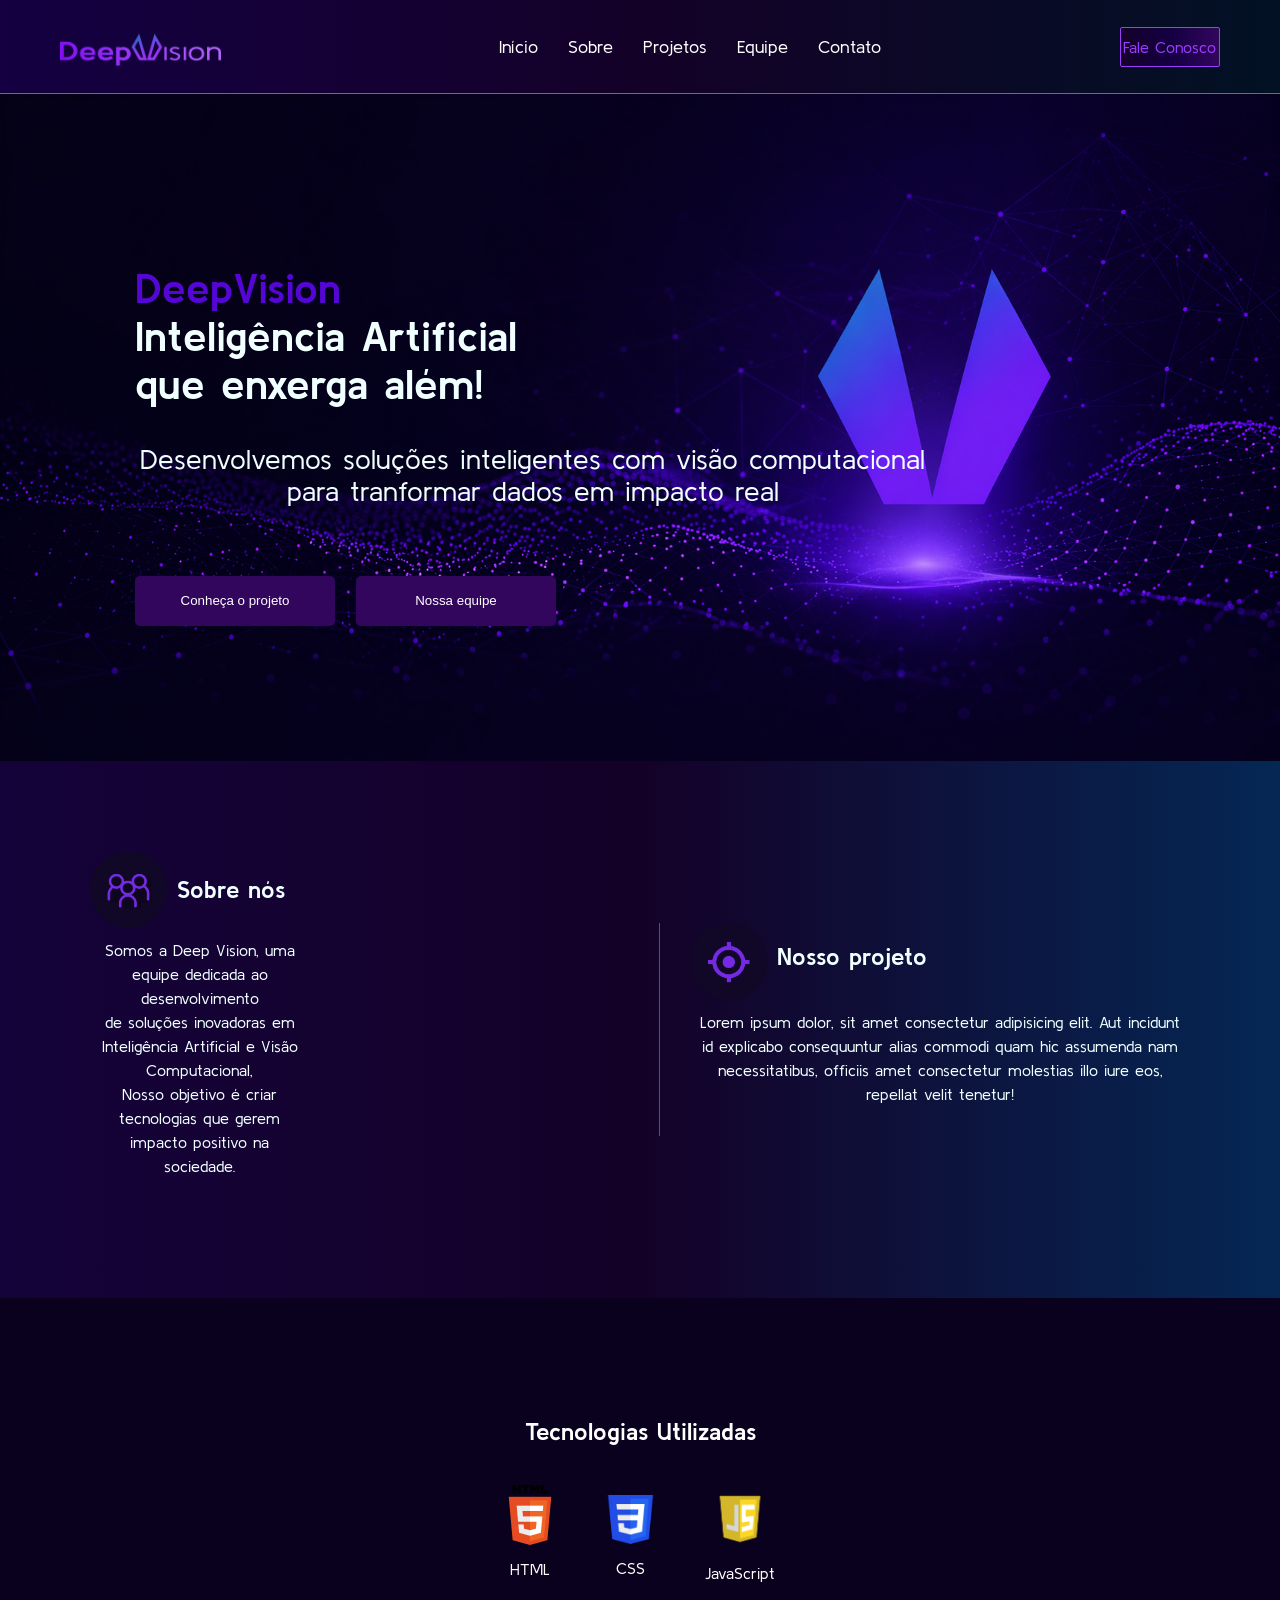
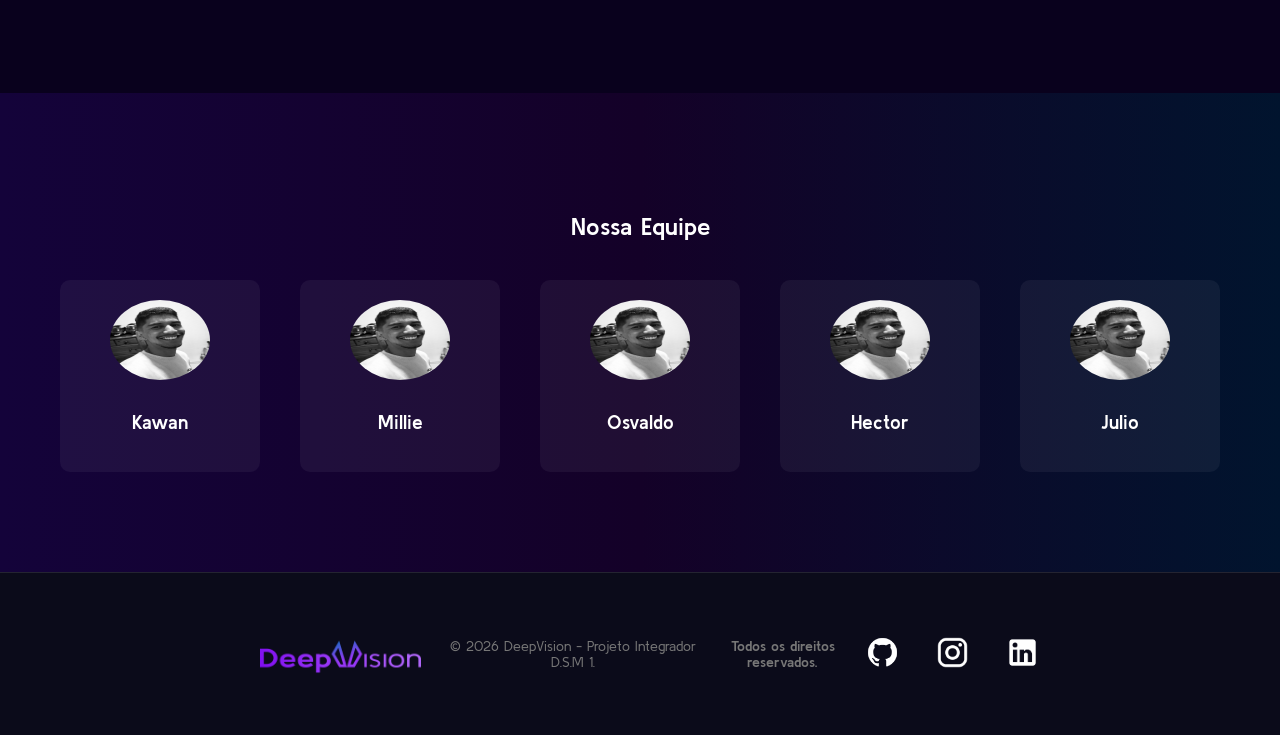
==== WebSite/index.html @ f1631a8f "Atualização - Fonte alterada, arquivos não usados removidos, arquivos renomeados para melhor organiz" ====
<!-- Comentários estão acima da tag referenciada. - Kawan-->
<!-- Este documento usa HTML5 -->
<!doctype html>
<!-- Idioma da página = português do Brasil -->
<html lang="pt-br">
  <head>
    <!-- permite acentos (á, é, ç) -->
    <meta charset="UTF-8" />
    <!-- 
    Responsividade é a capacidade de um site se adaptar automaticamente a diferentes tamanhos de tela.

    viewport = área visível da página no dispositivo 
    width=device-width = faz a largura da página = largura real do dispositivo
    initial-scale=1.0 = define o zoom inicial = 100%  
    -->
    <meta name="viewport" content="width=device-width, initial-scale=1.0" />
    <!-- Icone pequeno na aba do navegador -->
     <link rel="shortcut icon" href="imgs/logos/icon/vIcon.ico" type="image/x-icon">
    <!-- Nome da aba do navegador -->
    <title>DeepVision - Technologies</title>
    <!-- SEO | Mecanismos de busca -->
    <meta
      name="description"
      content="Projeto de visão computacional desenvolvido na Fatec"
    />
    <!-- CSS externo -->
    <link rel="stylesheet" href="css/styles.css" />
    <!-- Fonte externa (Kulim Park) -->
     <link rel="preconnect" href="https://fonts.googleapis.com">
    <link rel="preconnect" href="https://fonts.gstatic.com" crossorigin>
    <link href="https://fonts.googleapis.com/css2?family=Kulim+Park:ital,wght@0,200;0,300;0,400;0,600;0,700;1,200;1,300;1,400;1,600;1,700&display=swap" rel="stylesheet">
  </head>

  <!----------------------------------------------------------------------------------------------------------------------------------->
  <!----------------------------------------------------------------------------------------------------------------------------------->
  <!----------------------------------------------------------------------------------------------------------------------------------->

  <!-- Tag <BODY> se refere ao corpo principal do site, sua estrutura visível como um todo. -->
  <body>
    <div id="topo"></div>
    <!-- Tag <HEADER> diz para página que ali dentro contém um CABEÇALHO | SEMÂNTICA-->
    <header>
      <!-- Tag <NAV> diz para o navegador "Aqui tem NAVegação / LINKS" | SEMÂNTICA-->
      <nav class="navMenu">
        <!-- Imagem da logo -->
        <img src="imgs/logos/Logo.png" alt="Deep Vision" class="logo" />

        <ul class="menu">
          <li><a href="#">Início</a></li>
          <li><a href="#">Sobre</a></li>
          <li><a href="#project">Projetos</a></li>
          <li><a href="#equipe">Equipe</a></li>
          <li><a href="#">Contato</a></li>
        </ul>

        <!-- Tag <DIV> agrupa elementos, serve como "container" | NÃO SEMÂNTICA -->
        <div class="login-cadastro-grupo">
          <!-- BOTÃO DE CADASTRO -->
          <a href="#cadastro" class="btnCadastro">Fale Conosco</a
          ><!-- <button class="btnCadastro">Cadastro</button> -->
        </div>
      </nav>

      <!-- Tag <SECTION> divide o conteúdo em *BLOCOS* "temáticos", parte independente que se relaciona com o contexto da página. | SEMÂNTICA-->
      <section class="downHeader">
        <h1>
          <strong id="format">DeepVision <br />
          </strong>Inteligência Artificial
          <br />
          que enxerga além!
        </h1>

        <p>
          Desenvolvemos soluções inteligentes com visão computacional
          <br/>
          para tranformar dados em impacto real
        </p>
        <br /><br />
        <div class="botao">
          <button class="btn" type="button" onclick="location.href='#project'">Conheça o projeto</button>
          <button class="btn" type="button" onclick="location.href='#equipe'">Nossa equipe</button>
        </div>
      </section>
    </header>

    <!------------------------------------------------------------------------------------------------------------------------------------------------>

    <main>
      <!-- Abaixo encontra-se uma seção que diz sobre a EQUIPE e alguns dos nossos PROJETOS. -->
      <section class="main1section">
        <div class="textSobre">
          <div class="titulo-bloco">
            <img src="imgs/icons/iconTeam.png" alt="sobrenos" />
            <h1>Sobre nós</h1>
          </div>
          <p>
            Somos a Deep Vision, uma equipe dedicada ao desenvolvimento <br />
            de soluções inovadoras em Inteligência Artificial e Visão
            Computacional, <br/>Nosso objetivo é criar tecnologias que gerem
            impacto positivo na sociedade.
          </p>
        </div>

        <div class="textProjeto" id="project">
          <div class="titulo-bloco">
            <img src="imgs/icons/iconProjects.png" alt="projetos" />
            <h1>Nosso projeto</h1>
          </div>
          <p>
            Lorem ipsum dolor, sit amet consectetur adipisicing elit. Aut
            incidunt id explicabo consequuntur alias commodi quam hic assumenda
            nam necessitatibus, officiis amet consectetur molestias illo iure
            eos, repellat velit tenetur!
          </p>
        </div>
      </section>
      <section class="main2section">
        <h1>Tecnologias Utilizadas</h1>

        <div class="tech-container">
          <!-- ITEM DE TECNOLOGIA -->
          <div class="tech-item">
            <img src="imgs/icons/tecnologias/html5.png" alt="HTML" />
            <p>HTML</p>
          </div>

          <div class="tech-item">
            <img src="imgs/icons/tecnologias/css3.png" alt="CSS"  class="css"/>
            <p>CSS</p>
          </div>

          <div class="tech-item">
            <img src="imgs/icons/tecnologias/javascript.webp" alt="JavaScript" class="javalogo" />
            <p>JavaScript</p>
          </div>
        </div>
      </section>
      <section class="main3section">
        <h1>Nossa Equipe</h1>

        <div class="team-container">
          <!-- MEMBRO -->
          <div class="member" id="equipe">
            <img src="imgs/membros/Kawan.jpeg" alt="Membro 1" />
            <h3>Kawan</h3>
          </div>

          <div class="member">
            <img src="imgs/membros/Kawan.jpeg" alt="Membro 2" />
            <h3>Millie</h3>
          </div>

          <div class="member">
            <img src="imgs/membros/Kawan.jpeg" alt="Membro 3" />
            <h3>Osvaldo</h3>
          </div>

          <div class="member">
            <img src="imgs/membros/Kawan.jpeg" alt="Membro 4" />
            <h3>Hector</h3>
          </div>

          <div class="member">
            <img src="imgs/membros/Kawan.jpeg" alt="Membro 5" />
            <h3>Julio</h3>
          </div>
        </div>
      </section>
    </main>

    <!----------------------------------------------------------------------------------------------------------------------------------------->
    <!----------------------------------------------------------------------------------------------------------------------------------------->
    <!----------------------------------------------------------------------------------------------------------------------------------------->

    <!-- Tag <FOOTER> diz a página "aqui é o **RODAPÉ** do site" | SEMÂNTICO -->
    <footer class="footer">
      <!-- container interno para organizar o conteúdo -->
      <div class="footerConteudo">
        <img src="imgs/logos/Logo.png" alt="Deep Vision" class="logoFooter" />

        <!-- direitos autorais| &copy representa o "c comercial = ©" -->
        <p class="footer-copy">
          &copy; 2026 DeepVision - Projeto Integrador D.S.M 1.
          <strong>Todos os direitos reservados.</strong>
        </p>

        <!-- links para redes sociais -->
        <div class="social">
          <!-- ! target="_blank" faz com que se abra uma nova guia quando o usuário clica no link ! -->
          <a
            href="https://github.com/kawanvinicius742-wq/Projeto_Integrador_TEA"
            target="_blank"
            ><img src="imgs/icons/contato/mdi_github.png" alt="GitHub"
          /></a>
          <a href="https://www.instagram.com/fatecregistro/" target="_blank"
            ><img src="imgs/icons/contato/mdi_instagram.png" alt="Instagram"
          /></a>
          <a href="https://br.linkedin.com/" target="_blank"
            ><img src="imgs/icons/contato/mdi_linkedin.png" alt="LinkedIn"
          /></a>
        </div>
      </div>
    </footer>

    <!----------------------------------------------------------------------------------------------------------------------------------------->
    <!----------------------------------------------------------------------------------------------------------------------------------------->
    <!----------------------------------------------------------------------------------------------------------------------------------------->

    <!-- MODAL DE CADASTRO / FORMULÁRIO -->
    <div id="cadastro" class="modal">
      <!-- FUNDO ESCURO -->
      <a href="#topo" class="modal-overlay"></a>

      <!-- CAIXA DO FORMULÁRIO -->
      <div class="modal-content">
        <!-- BOTÃO FECHAR -->

        <a href="#topo" class="close">&times;</a>

        <h2>Fale Conosco</h2>

        <form>
          <input class="cad" type="text" placeholder="Nome Completo" required />
          <input class="cad" type="email" placeholder="Email" required />
          
          <label>
            <textarea class="obs"
              rows="4"
              cols="40"
              name="observacoes"
              placeholder=" Observações"
            ></textarea>
          </label>

          <button type="submit" class="btn">Enviar</button>
        </form>
      </div>
    </div>

    <!--NADA FICA ABAIXO DAS TAGS <BODY> E <HTML> ! Por lógica, nada também ficará abaixo da Tag <FOOTER> (RODAPÉ).----------------------------------------------------------------------------------------------------------------->
  </body>
</html>
---- WebSite/css/styles.css ----
/*

- Uso do ".CLASS"
Pode ser usada várias vezes
Serve para reutilizar estilo
Mais usada no dia a dia.

- Uso do "#ID"
Deve ser único na página
Identifica um elemento específico.

*/

/* 
At-rules (regras-@) = instrução especial do CSS que começa com @ | Elas controlam comportamentos do CSS, não apenas estilo direto.
! @algo = regra especial do CSS !

Abaixo o comando está dizendo pra o arquivo atual "styles.css" importar os arquivos externos entre parênteses.

@import url("header.css");
@import url("main.css");
@import url("footer.css");

*/

/*-------------------------------------------------------------------------------------------------------------------------------------------*/

body {
  margin: 0px;
  font-family: 'Kulim Park', sans-serif;
}

p {
  display: flex;
  text-align: center;
  margin: 5px;
}

/* ! HEADER ! CABEÇALHO !*/
/* NAVBAR */
.navMenu {
  display: flex; /* coloca tudo em linha */
  justify-content: space-between; /* logo esquerda, menu direita */
  align-items: center; /* alinha vertical */
  padding: 20px 60px;
  border-bottom: 0.5px solid #9c3cfb;

  background: linear-gradient(
    90deg,
    /* ângulo horizontal */ #140042 0%,
    /* início */ #140128 50%,
    /* meio (roxo destaque) */ #021124 100% /* fim (azul) */
  );
}

/* LOGO / Imagem DeepVision */
.logo {
  color: #b870ff;
  font-size: 24px;
  height: 40px; /* controla o tamanho da logo */
}

/* .menu é a classe da tag "ul" que está dentro das tags "header" e "nav" */
/* MENU / Inicio - Sobre - Projetos - Equipe - Contato*/
.menu {
  display: flex; /* deixa links lado a lado */
  gap: 30px; /* espaço entre eles (links) */
  list-style: none; /* remove bolinhas de tópico da frente do "li"/links */
}

/* LINKS */
.menu a {
  text-decoration:none;
  color: white;
  font-size: 18px;
  transition: 0.3s;
}

/* Dentro do :hover as ações só acontecem ao passar o mouse por cima */
.menu a:hover {
  color: #9c3cfb;
  text-decoration:underline;
  text-underline-offset: 16px;
}

/* MAIN SECTION "HEADER" */

#format {
  color: rgb(85, 5, 214);
}

.downHeader {
  color: azure;
  background-image: url("../imgs/backgroundHeader.png");
  background-position: center;
  background-size: cover;
  background-repeat: no-repeat;
  padding: 135px;
  font-size: 28px;
}

.btn {
  width: 200px; /* largura fixa (padroniza todos) */
  height: 50px; /* altura fixa */

  display: inline-flex; /* permite centralizar conteúdo */
  justify-content: center; /* centraliza horizontal */
  align-items: center; /* centraliza vertical */

  background-color: #32065d;
  color: white;
  padding: 20px;
  border-radius: 5px;
  margin-right: 10px;
  cursor: pointer;
  transition: all 0.3s ease;
  outline: none;
  border-color: #9c3cfb;
  border: none;
}

.btn:hover {
  /* "color" indica a cor do texto dentro do botão. */
  color: #fff;
  /* "transform" aumenta ou diminui o tamanho do botão ao posicionar seta em cima. scale(1) é o padrão e não altera nada! */
  transform: scale(0.9);
  /* "box-shadow" acrescenta uma sombra estilizada ao botão. */
  box-shadow: 0 8px 16px rgba(8, 0, 13, 0.5);
}


/* HOVER */

.btnCadastro {
  width: 100px;
  height: 40px;

  /* Está impedindo o botao cadastro de aumentar */
  box-sizing: border-box;

  text-decoration: none; /* REMOVE sublinhado do link */
  text-align: center;
  display: inline-flex; /* permite centralizar conteúdo */

  /* align-itens colocou o texto exatamente no centro do botão */
  align-items: center;
  justify-content: center; /* centraliza horizontal */

  border: 1px solid #9c3cfb;
  border-radius: 2px;
  color: #9c3cfb;
  background:linear-gradient(90deg,#140128, #140042, #32065d);
  cursor: pointer;
}

/* HOVER */
.btnCadastro:hover {
  background: #9c3cfb;
  color: white;
}

/* AGRUPA LOGIN + CADASTRO */
.login-cadastro-grupo {
  display: flex; /* coloca lado a lado */
  gap: 10px; /* espaço entre os botões */
}

/*  */

/* MODAL é uma janela temporária (Ex: Login e Cadatro) que impede o usuário de interagir com a página enquanto não tomar uma ação*/
/* FUNDO ESCURO (overlay) */
.modal {
  display: none; /* começa escondido */
}

#cadastro:target {
  display: block;
}

.modal-overlay {
  position: fixed;
  top: 0;
  left: 0;
  width: 100%;
  height: 100%;

  background: rgba(0, 0, 0, 0.75); /* escurece fundo */
  backdrop-filter: blur(5px); /* leve blur */
}

/* Possível inserção de Java Script futuramente. */
/* CAIXA DO MODAL */
.cad {
  margin: 10px;
  width: 85%;
}

.modal-content {
  position: fixed;
  top: 50%;
  left: 50%;
  transform: translate(-50%, -50%);

  width: 320px;
  padding: 25px;

  /* Fundo da janela de CADASTRO */
  background: linear-gradient(145deg, #140042, #2d013e);

  border-radius: 10px;

  display: flex;
  flex-direction: column;
  gap: 15px;

  box-shadow: 0 10px 30px rgba(0, 0, 0, 0.5);
}

/* TÍTULO */
.modal-content h2 {
  margin: 0;
  text-align: center;
  color: white;
}

/* INPUTS */
.modal-content input {
  padding: 12px;
  border-radius: 6px;
  border: 1px solid rgba(255, 255, 255, 0.2);

  background: rgba(165, 0, 0, 0.05);
  color: white;

  outline: none;
  transition: 0.2s;

}

/* FOCO */
.modal-content input:focus {
  border-color: #9c3cfb;
  box-shadow: 0 0 8px rgba(156, 60, 251, 0.5);
}

/* BOTÃO */
.modal-content .btn {
  width: 100%; /* ocupa toda largura */
  height: 45px;
  margin-top: 20px;
}

/* BOTÃO FECHAR */
.close {
  position: absolute;
  top: 10px;
  right: 15px;

  font-size: 22px;
  text-decoration: none;
  color: white;
  cursor: pointer;

  transition: 0.2s;
}

/* HOVER FECHAR */
.close:hover {
  color: #9c3cfb;
}

.obs{
margin: 10px;
width: 91%;
border-radius: 5px;
background: #2d013e;
resize: none;
border: 1px solid #4B3364;
/* width: %; */
transition: 0.1s;
outline: 0;
}

.obs:focus {
  border-color: #9c3cfb;
  box-shadow: 0 0 8px rgba(156, 60, 251, 0.5);
}
/* ! ACIMA APENAS HEADER / CABEÇALHO (FECHADO) ! */

/* ! MAIN ! CONTEÚDO PRINCIPAL */

/* 1º Seção / Section */
.main1section {
  color: azure;
  padding: 90px;

  align-items: center;

  /* display: flex; põe os ELEMENTOS LADO A LADO */
  display: flex;

  /* gap: 20px; da espaçamento entre os elementos */
  gap: 350px;

  background: linear-gradient(
    90deg,
    /* ângulo horizontal */ #14033a 0%,
    /* início */ #140128 50%,
    /* meio (roxo destaque) */ #052754 100% /* fim (azul) */
  );
}

/* IMAGEM */
.main1section img {
  width: 77px; /* controla tamanho */
  height: 77px;
}

/* BLOCO DE TEXTO */
.textSobre {
  max-width: 500px; /* limita largura do texto */
}

/* TÍTULOS */
.textSobre h1 {
  margin-bottom: 10px;
}

/* AGRUPA ÍCONE + TÍTULO */
.titulo-bloco {
  display: flex; /* coloca lado a lado */
  align-items: center; /* alinha verticalmente */
  gap: 10px; /* espaço entre ícone e texto */
  margin-bottom: 10px;
}

/* TAMANHO PADRÃO DOS ÍCONES */
.icon {
  width: 50px;
  height: 50px;
}

/* remove margens padrão do h1 */
.titulo-bloco h1 {
  margin: 0;
}

.textProjeto {
  border-left: 1px solid rgba(255, 255, 255, 0.3); /* linha vertical */
  padding-left: 30px; /* afasta o texto da linha */
}

/* PARÁGRAFOS */
.textSobre p {
  margin-bottom: 30px;
  line-height: 1.5; /* melhora leitura */
}

/* BLOCO DE TEXTO */
.textProjeto {
  max-width: 500px; /* limita largura do texto */
}

/* TÍTULOS */
.textProjeto h1 {
  margin-bottom: 10px;
}

/* PARÁGRAFOS */
.textProjeto p {
  margin-bottom: 30px;
  line-height: 1.5; /* melhora leitura */
}

/* ! SEÇÃO TECNOLOGIAS ! */

.main2section {
  background-color: #09011d;
  color: white;
  padding: 100px 60px;
  text-align: center;
}

/* CONTAINER DAS TECNOLOGIAS */
.tech-container {
  display: flex; /* deixa lado a lado */
  justify-content: center;
  gap: 40px; /* espaço entre itens */
  margin-top: 40px;
}

/* ITEM INDIVIDUAL */
.tech-item {
  display: flex;
  flex-direction: column;
  align-items: center;
  gap: 10px;
}

/* ÍCONE */
.tech-item img {
  width: 60px;
  height: 60px;
}

/*-------------------------------------------------------------------------------------------------------------------------------------------*/
/* ! SEÇÃO EQUIPE ! */

.main3section {
  background: linear-gradient(
    90deg,
    /* ângulo horizontal */ #14033a 0%,
    /* início */ #140128 50%,
    /* meio (roxo destaque) */ #01142e 100% /* fim (azul) */
  );
  color: white;
  padding: 100px 60px;
  text-align: center;
}

/* CONTAINER DA EQUIPE */
.team-container {
  display: flex;
  justify-content: center;
  gap: 40px;
  margin-top: 40px;
}

/* CARD DO MEMBRO */
.member {
  background: rgba(255, 255, 255, 0.05);
  padding: 20px;
  border-radius: 10px;
  width: 200px;

  transition: 0.3s;
}

/* FOTO */
.member img {
  width: 100px;
  height: 80px;
  border-radius: 50%; /* deixa circular */
  margin-bottom: 10px;
}

/* HOVER */
.member:hover {
  transform: translateY(-5px);
  box-shadow: 0 10px 20px rgba(0, 0, 0, 0.5);
}

.css {
  max-height: 45%;
  max-width: 85%;
  margin-top: 18%;
}

.javalogo {
  max-height: 60%;
  max-width: 85%;
  margin-top: 5%;
}

@media (max-width: 768px) {
  * {
    margin: 0;
    padding: 0;
    box-sizing: border-box;
  }
  body {
    overflow-x: hidden;
  }
  .menu {
    display: none;
    max-width: 100%;
  }
  .navMenu {
    display: flex;
    flex-direction: row;
    align-items: center;
    flex-wrap: wrap;
    justify-content: center;
    gap: 2rem;
  }
  .downHeader {
     display: flex;
    flex-direction: column;
    align-items: center;
    font-size: 1rem;
    background-position: right;
  }
  .downHeader h1 {
    font-size: 1.8rem;
    text-align: center;
    width: 200%;
  }
  .downHeader p {
    font-size: 1.2rem;
    text-align: center;
    width: 200%;
  }
  title {
    display: none;
  }
  #format {
    color: #9838F7;
  }
  header {
    max-width: 100%;
  }
/* * {
    outline: 1px solid red;
    } */
  .btn {
    width: 100%;
  }
  .botao {
    display: flex;
    gap: 0.5rem;
  }
  .textProjeto {
  border-left: 0; /* linha vertical */
  padding-left: 0; /* afasta o texto da linha */
}
  .textSobre{
    display: flex;
    flex-direction: column;
    align-items: center;
  }
  .main1section{
    gap: 35px;
  }
  .tech-container{
    display: flex;
    flex-direction: row;
  }
 .team-container {
    width: 100%;
    display: flex;
    flex-wrap: wrap;
}

.member {
    width: 100%;
    max-width: 100%;
}
.social{
  display: flex;
  flex-direction: row;
}
}

/* ! FOOTER ! RODAPÉ ! */

.footer {
  background: #0b0b1a; /* fundo escuro */
  padding: 1px; /* espaço interno */
  text-align: center; /* centraliza tudo */
  border-top: 1px solid rgba(255, 255, 255, 0.1); /* linha superior */
}

.logoFooter {
  font-size: 24px;
  height: 40px; /* controla o tamanho da logo */
  padding: 20px;
}

.footerConteudo {
  max-width: 800px; /* limita largura */
  margin: 0 auto; /* centraliza */
  display: flex; /* coloca os elementos lado a lado */
  justify-content: space-between; /* distribui espaço */
  align-items: center; /* alinha verticalmente */
  padding: 40px;
}

/* COPYRIGHT */
.footer-copy {
  color: #777; /* mais discreto */
  font-size: 14px;
  gap: 6px;
}

.social {
  display: flex; /* deixa os ícones lado a lado */
  gap: 35px; /* espaço entre eles */
}

.social img {
  height: 35px; /* tamanho dos ícones */
  cursor: pointer; /* cursor de clique */
  transition: 0.3s;
}

.social img:hover {
  transform: scale(1.1); /* leve aumento ao passar o mouse */
}


/*---------------------------------------------------------------------------------------------------------------------------------------------*/
/*FIM--------------------------------------------------------------------------------------------------------------------------------------------*/
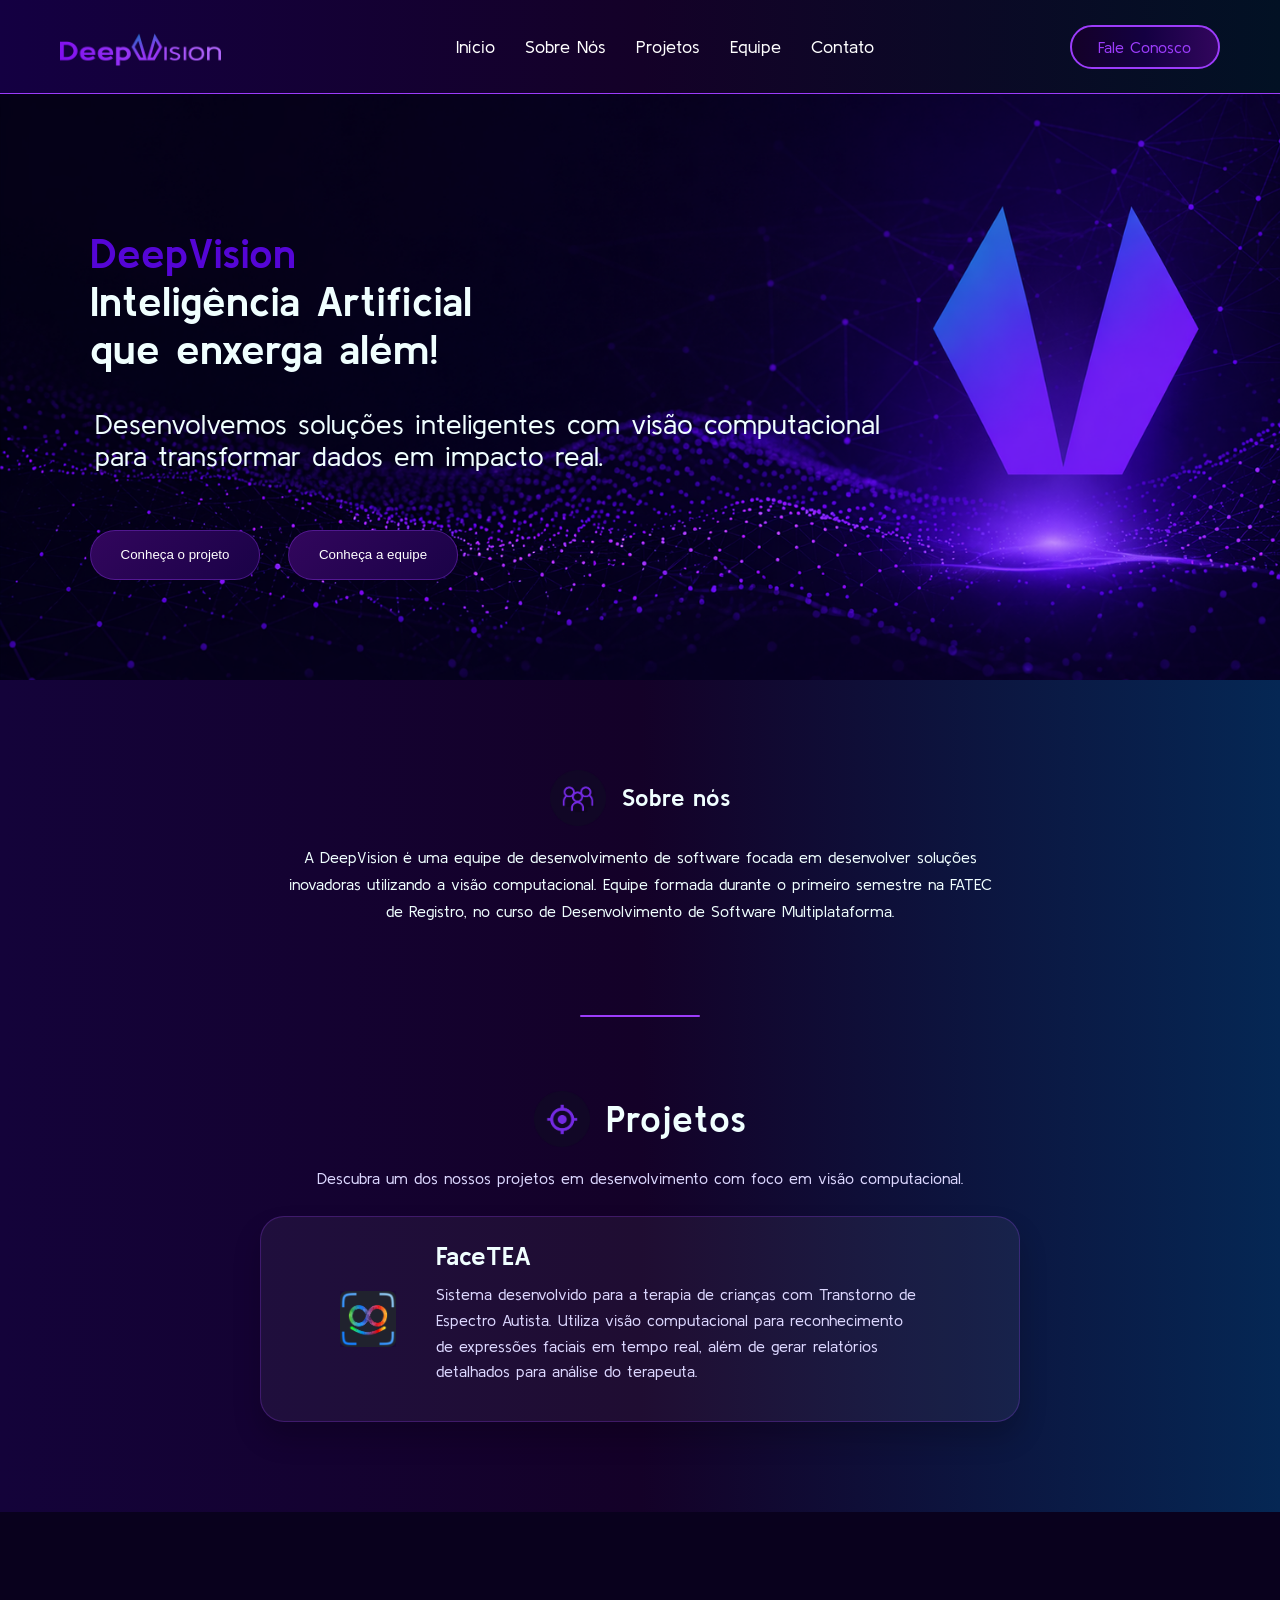
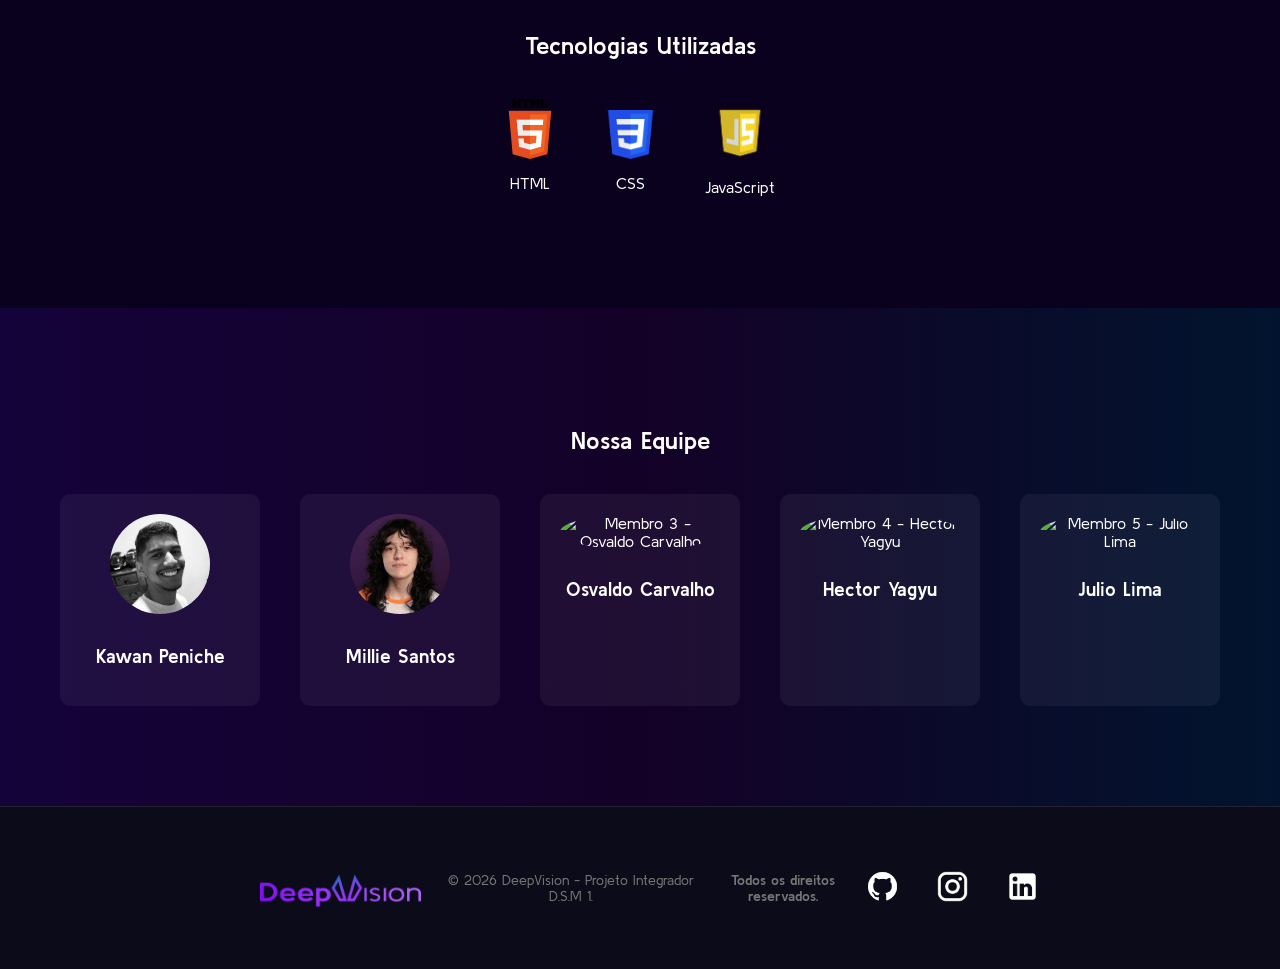
==== commit ef72f396: "Atualização - Sobre Nós, Projetos, Membros" ====
--- a/WebSite/index.html
+++ b/WebSite/index.html
@@ -47,10 +47,10 @@
 
         <ul class="menu">
           <li><a href="#">Início</a></li>
-          <li><a href="#">Sobre</a></li>
+          <li><a href="#sobre">Sobre Nós</a></li>
           <li><a href="#project">Projetos</a></li>
           <li><a href="#equipe">Equipe</a></li>
-          <li><a href="#">Contato</a></li>
+          <li><a href="#contato">Contato</a></li>
         </ul>
 
         <!-- Tag <DIV> agrupa elementos, serve como "container" | NÃO SEMÂNTICA -->
@@ -63,22 +63,24 @@
 
       <!-- Tag <SECTION> divide o conteúdo em *BLOCOS* "temáticos", parte independente que se relaciona com o contexto da página. | SEMÂNTICA-->
       <section class="downHeader">
-        <h1>
-          <strong id="format">DeepVision <br />
-          </strong>Inteligência Artificial
-          <br />
-          que enxerga além!
-        </h1>
-
-        <p>
-          Desenvolvemos soluções inteligentes com visão computacional
-          <br/>
-          para tranformar dados em impacto real
-        </p>
-        <br /><br />
-        <div class="botao">
-          <button class="btn" type="button" onclick="location.href='#project'">Conheça o projeto</button>
-          <button class="btn" type="button" onclick="location.href='#equipe'">Nossa equipe</button>
+        <div class="header-left">
+          <h1>
+            <strong id="format">DeepVision <br />
+            </strong>Inteligência Artificial
+            <br />
+            que enxerga além!
+          </h1>
+
+          <p>
+            Desenvolvemos soluções inteligentes com visão computacional
+            <br/>
+            para transformar dados em impacto real.
+          </p>
+
+          <div class="botao">
+            <button class="btn" type="button" onclick="location.href='#project'">Conheça o projeto</button>
+            <button class="btn" type="button" onclick="location.href='#equipe'">Conheça a equipe</button>
+          </div>
         </div>
       </section>
     </header>
@@ -87,31 +89,40 @@
 
     <main>
       <!-- Abaixo encontra-se uma seção que diz sobre a EQUIPE e alguns dos nossos PROJETOS. -->
-      <section class="main1section">
-        <div class="textSobre">
+      <section class="main1section" id="sobre">
+        <div class="textBlock">
           <div class="titulo-bloco">
-            <img src="imgs/icons/iconTeam.png" alt="sobrenos" />
+            <img src="imgs/icons/iconTeam.png" alt="sobrenos" class="section-icon" />
             <h1>Sobre nós</h1>
           </div>
           <p>
-            Somos a Deep Vision, uma equipe dedicada ao desenvolvimento <br />
-            de soluções inovadoras em Inteligência Artificial e Visão
-            Computacional, <br/>Nosso objetivo é criar tecnologias que gerem
-            impacto positivo na sociedade.
+            A DeepVision é uma equipe de desenvolvimento de software focada em desenvolver soluções inovadoras utilizando a visão computacional.
+            Equipe formada durante o primeiro semestre na FATEC de Registro, no curso de Desenvolvimento de Software Multiplataforma.
           </p>
         </div>
 
-        <div class="textProjeto" id="project">
+        <div class="section-divider"></div>
+
+        <div class="textBlock textProjeto" id="project">
           <div class="titulo-bloco">
-            <img src="imgs/icons/iconProjects.png" alt="projetos" />
-            <h1>Nosso projeto</h1>
-          </div>
-          <p>
-            Lorem ipsum dolor, sit amet consectetur adipisicing elit. Aut
-            incidunt id explicabo consequuntur alias commodi quam hic assumenda
-            nam necessitatibus, officiis amet consectetur molestias illo iure
-            eos, repellat velit tenetur!
+            <img src="imgs/icons/iconProjects.png" alt="projetos" class="section-icon" />
+            <h1>Projetos</h1>
+          </div>
+          <p class="project-small-description">
+            Descubra um dos nossos projetos em desenvolvimento com foco em visão computacional.
           </p>
+
+          <div class="project-card">
+            <img
+              src="imgs/logos/logofacetea.png"
+              alt="Logo do projeto"
+              class="project-logo"
+            />
+            <div class="project-info">
+              <h2>FaceTEA</h2>
+              <p>Sistema desenvolvido para a terapia de crianças com Transtorno de Espectro Autista. Utiliza visão computacional para reconhecimento de expressões faciais em tempo real, além de gerar relatórios detalhados para análise do terapeuta.</p>
+            </div>
+          </div>
         </div>
       </section>
       <section class="main2section">
@@ -141,28 +152,28 @@
         <div class="team-container">
           <!-- MEMBRO -->
           <div class="member" id="equipe">
-            <img src="imgs/membros/Kawan.jpeg" alt="Membro 1" />
-            <h3>Kawan</h3>
-          </div>
-
-          <div class="member">
-            <img src="imgs/membros/Kawan.jpeg" alt="Membro 2" />
-            <h3>Millie</h3>
-          </div>
-
-          <div class="member">
-            <img src="imgs/membros/Kawan.jpeg" alt="Membro 3" />
-            <h3>Osvaldo</h3>
-          </div>
-
-          <div class="member">
-            <img src="imgs/membros/Kawan.jpeg" alt="Membro 4" />
-            <h3>Hector</h3>
-          </div>
-
-          <div class="member">
-            <img src="imgs/membros/Kawan.jpeg" alt="Membro 5" />
-            <h3>Julio</h3>
+            <img src="imgs/membros/Kawan.jpeg" alt="Membro 1 - Kawan Peniche" />
+            <h3>Kawan Peniche</h3>
+          </div>
+
+          <div class="member">
+            <img src="imgs/membros/millie.jpeg" alt="Membro 2 - Millie Santos" />
+            <h3>Millie Santos</h3>
+          </div>
+
+          <div class="member">
+            <img src="imgs/membros/osvaldo.jpeg" alt="Membro 3 - Osvaldo Carvalho" />
+            <h3>Osvaldo Carvalho</h3>
+          </div>
+
+          <div class="member">
+            <img src="imgs/membros/hector.jpeg" alt="Membro 4 - Hector Yagyu" />
+            <h3>Hector Yagyu</h3>
+          </div>
+
+          <div class="member">
+            <img src="imgs/membros/julio.jpeg" alt="Membro 5 - Julio Lima" />
+            <h3>Julio Lima</h3>
           </div>
         </div>
       </section>
@@ -181,11 +192,11 @@
         <!-- direitos autorais| &copy representa o "c comercial = ©" -->
         <p class="footer-copy">
           &copy; 2026 DeepVision - Projeto Integrador D.S.M 1.
-          <strong>Todos os direitos reservados.</strong>
         </p>
+        <p class="footer-copy"><strong>Todos os direitos reservados.</strong></p>
 
         <!-- links para redes sociais -->
-        <div class="social">
+        <div class="social" id="contato">
           <!-- ! target="_blank" faz com que se abra uma nova guia quando o usuário clica no link ! -->
           <a
             href="https://github.com/kawanvinicius742-wq/Projeto_Integrador_TEA"
--- a/WebSite/css/styles.css
+++ b/WebSite/css/styles.css
@@ -31,7 +31,6 @@
 }
 
 p {
-  display: flex;
   text-align: center;
   margin: 5px;
 }
@@ -95,68 +94,97 @@
   background-position: center;
   background-size: cover;
   background-repeat: no-repeat;
-  padding: 135px;
+  padding: 100px 90px;
   font-size: 28px;
+  width: 100%;
+}
+
+.header-left {
+  max-width: 980px;
+  text-align: left;
+}
+
+.header-left h1,
+.header-left p {
+  text-align: left;
+}
+
+.header-left p {
+  margin-bottom: 28px;
+}
+
+.botao {
+  display: inline-flex;
+  justify-content: flex-start;
+  gap: 16px;
+  flex-wrap: wrap;
+  margin-top: 30px;
 }
 
 .btn {
-  width: 200px; /* largura fixa (padroniza todos) */
-  height: 50px; /* altura fixa */
-
-  display: inline-flex; /* permite centralizar conteúdo */
-  justify-content: center; /* centraliza horizontal */
-  align-items: center; /* centraliza vertical */
-
-  background-color: #32065d;
-  color: white;
-  padding: 20px;
-  border-radius: 5px;
-  margin-right: 10px;
+  min-width: 170px;
+  height: 50px;
+
+  display: inline-flex;
+  justify-content: center;
+  align-items: center;
+
+  background: linear-gradient(135deg, #32065d 0%, #1a0247 100%);
+  color: white;
+  padding: 0 22px;
+  border-radius: 30px;
+  margin-right: 12px;
   cursor: pointer;
-  transition: all 0.3s ease;
-  outline: none;
-  border-color: #9c3cfb;
-  border: none;
+  transition: transform 0.25s ease, box-shadow 0.25s ease, background 0.25s ease;
+  border: 1px solid rgba(156, 60, 251, 0.35);
+}
+
+.btn {
+  min-width: 170px;
+  height: 50px;
+
+  display: inline-flex;
+  justify-content: center;
+  align-items: center;
+
+  background: linear-gradient(135deg, #32065d 0%, #1a0247 100%);
+  color: white;
+  padding: 0 22px;
+  border-radius: 30px;
+  margin-right: 12px;
+  cursor: pointer;
+  transition: transform 0.25s ease, box-shadow 0.25s ease, background 0.25s ease;
+  border: 1px solid rgba(156, 60, 251, 0.35);
 }
 
 .btn:hover {
-  /* "color" indica a cor do texto dentro do botão. */
   color: #fff;
-  /* "transform" aumenta ou diminui o tamanho do botão ao posicionar seta em cima. scale(1) é o padrão e não altera nada! */
-  transform: scale(0.9);
-  /* "box-shadow" acrescenta uma sombra estilizada ao botão. */
-  box-shadow: 0 8px 16px rgba(8, 0, 13, 0.5);
-}
-
-
-/* HOVER */
+  transform: translateY(-1px);
+  box-shadow: 0 14px 24px rgba(13, 5, 39, 0.35);
+}
+
 
 .btnCadastro {
-  width: 100px;
-  height: 40px;
-
-  /* Está impedindo o botao cadastro de aumentar */
+  min-width: 150px;
+  height: 44px;
   box-sizing: border-box;
-
-  text-decoration: none; /* REMOVE sublinhado do link */
+  text-decoration: none;
   text-align: center;
-  display: inline-flex; /* permite centralizar conteúdo */
-
-  /* align-itens colocou o texto exatamente no centro do botão */
+  display: inline-flex;
   align-items: center;
-  justify-content: center; /* centraliza horizontal */
-
-  border: 1px solid #9c3cfb;
-  border-radius: 2px;
+  justify-content: center;
+  padding: 0 18px;
+  border: 2px solid #9c3cfb;
+  border-radius: 28px;
   color: #9c3cfb;
-  background:linear-gradient(90deg,#140128, #140042, #32065d);
+  background: linear-gradient(90deg, #140128, #140042, #32065d);
   cursor: pointer;
 }
 
-/* HOVER */
 .btnCadastro:hover {
   background: #9c3cfb;
   color: white;
+  border-color: #9c3cfb;
 }
 
 /* AGRUPA LOGIN + CADASTRO */
@@ -292,84 +320,108 @@
 /* 1º Seção / Section */
 .main1section {
   color: azure;
-  padding: 90px;
-
+  padding: 90px 40px;
+  display: flex;
+  flex-direction: column;
   align-items: center;
-
-  /* display: flex; põe os ELEMENTOS LADO A LADO */
-  display: flex;
-
-  /* gap: 20px; da espaçamento entre os elementos */
-  gap: 350px;
-
+  gap: 50px;
   background: linear-gradient(
     90deg,
-    /* ângulo horizontal */ #14033a 0%,
-    /* início */ #140128 50%,
-    /* meio (roxo destaque) */ #052754 100% /* fim (azul) */
+    #14033a 0%,
+    #140128 50%,
+    #052754 100%
   );
 }
 
-/* IMAGEM */
+.section-icon,
 .main1section img {
-  width: 77px; /* controla tamanho */
-  height: 77px;
-}
-
-/* BLOCO DE TEXTO */
-.textSobre {
-  max-width: 500px; /* limita largura do texto */
+  width: 56px;
+  height: 56px;
+}
+
+.textBlock {
+  max-width: 760px;
+  width: 100%;
+  text-align: center;
 }
 
 /* TÍTULOS */
-.textSobre h1 {
-  margin-bottom: 10px;
+.textSobre h1,
+.textProjeto h1 {
+  margin: 0;
+  font-size: 2.3rem;
+  letter-spacing: 0.02em;
 }
 
 /* AGRUPA ÍCONE + TÍTULO */
 .titulo-bloco {
-  display: flex; /* coloca lado a lado */
-  align-items: center; /* alinha verticalmente */
-  gap: 10px; /* espaço entre ícone e texto */
-  margin-bottom: 10px;
-}
-
-/* TAMANHO PADRÃO DOS ÍCONES */
-.icon {
-  width: 50px;
-  height: 50px;
-}
-
-/* remove margens padrão do h1 */
+  display: inline-flex;
+  align-items: center;
+  gap: 16px;
+  margin-bottom: 18px;
+  justify-content: center;
+}
+
 .titulo-bloco h1 {
   margin: 0;
 }
 
-.textProjeto {
-  border-left: 1px solid rgba(255, 255, 255, 0.3); /* linha vertical */
-  padding-left: 30px; /* afasta o texto da linha */
-}
-
-/* PARÁGRAFOS */
-.textSobre p {
-  margin-bottom: 30px;
-  line-height: 1.5; /* melhora leitura */
-}
-
-/* BLOCO DE TEXTO */
-.textProjeto {
-  max-width: 500px; /* limita largura do texto */
-}
-
-/* TÍTULOS */
-.textProjeto h1 {
-  margin-bottom: 10px;
-}
-
-/* PARÁGRAFOS */
-.textProjeto p {
-  margin-bottom: 30px;
-  line-height: 1.5; /* melhora leitura */
+.section-divider {
+  width: 120px;
+  height: 2px;
+  background: #9c3cfb;
+  border-radius: 2px;
+  margin: 16px auto 24px;
+}
+
+.textBlock p {
+  margin: 0 auto 24px;
+  line-height: 1.7;
+  max-width: 720px;
+}
+
+.project-small-description {
+  color: #dcd7ff;
+  margin-top: 0;
+  margin-bottom: 28px;
+  font-size: 1rem;
+}
+
+.project-card {
+  display: flex;
+  align-items: center;
+  justify-content: center;
+  gap: 24px;
+  flex-wrap: wrap;
+  background: rgba(255, 255, 255, 0.05);
+  border: 1px solid rgba(156, 60, 251, 0.25);
+  padding: 24px;
+  border-radius: 24px;
+  box-shadow: inset 0 0 1px rgba(255, 255, 255, 0.08), 0 16px 28px rgba(0, 0, 0, 0.2);
+}
+
+.project-logo {
+  width: 180px;
+  height: 180px;
+  object-fit: cover;
+  background: rgba(28, 8, 58, 0.8);
+}
+
+.project-info {
+  max-width: 520px;
+  text-align: left;
+}
+
+.project-info h2 {
+  margin: 0 1rem 12px;
+  font-size: 1.6rem;
+}
+
+.project-info p {
+  margin: 0 1rem 12px;
+  line-height: 1.6;
+  color: #dcd7ff;
+  text-align: left;
 }
 
 /* ! SEÇÃO TECNOLOGIAS ! */
@@ -439,7 +491,7 @@
 /* FOTO */
 .member img {
   width: 100px;
-  height: 80px;
+  height: 100px;
   border-radius: 50%; /* deixa circular */
   margin-bottom: 10px;
 }
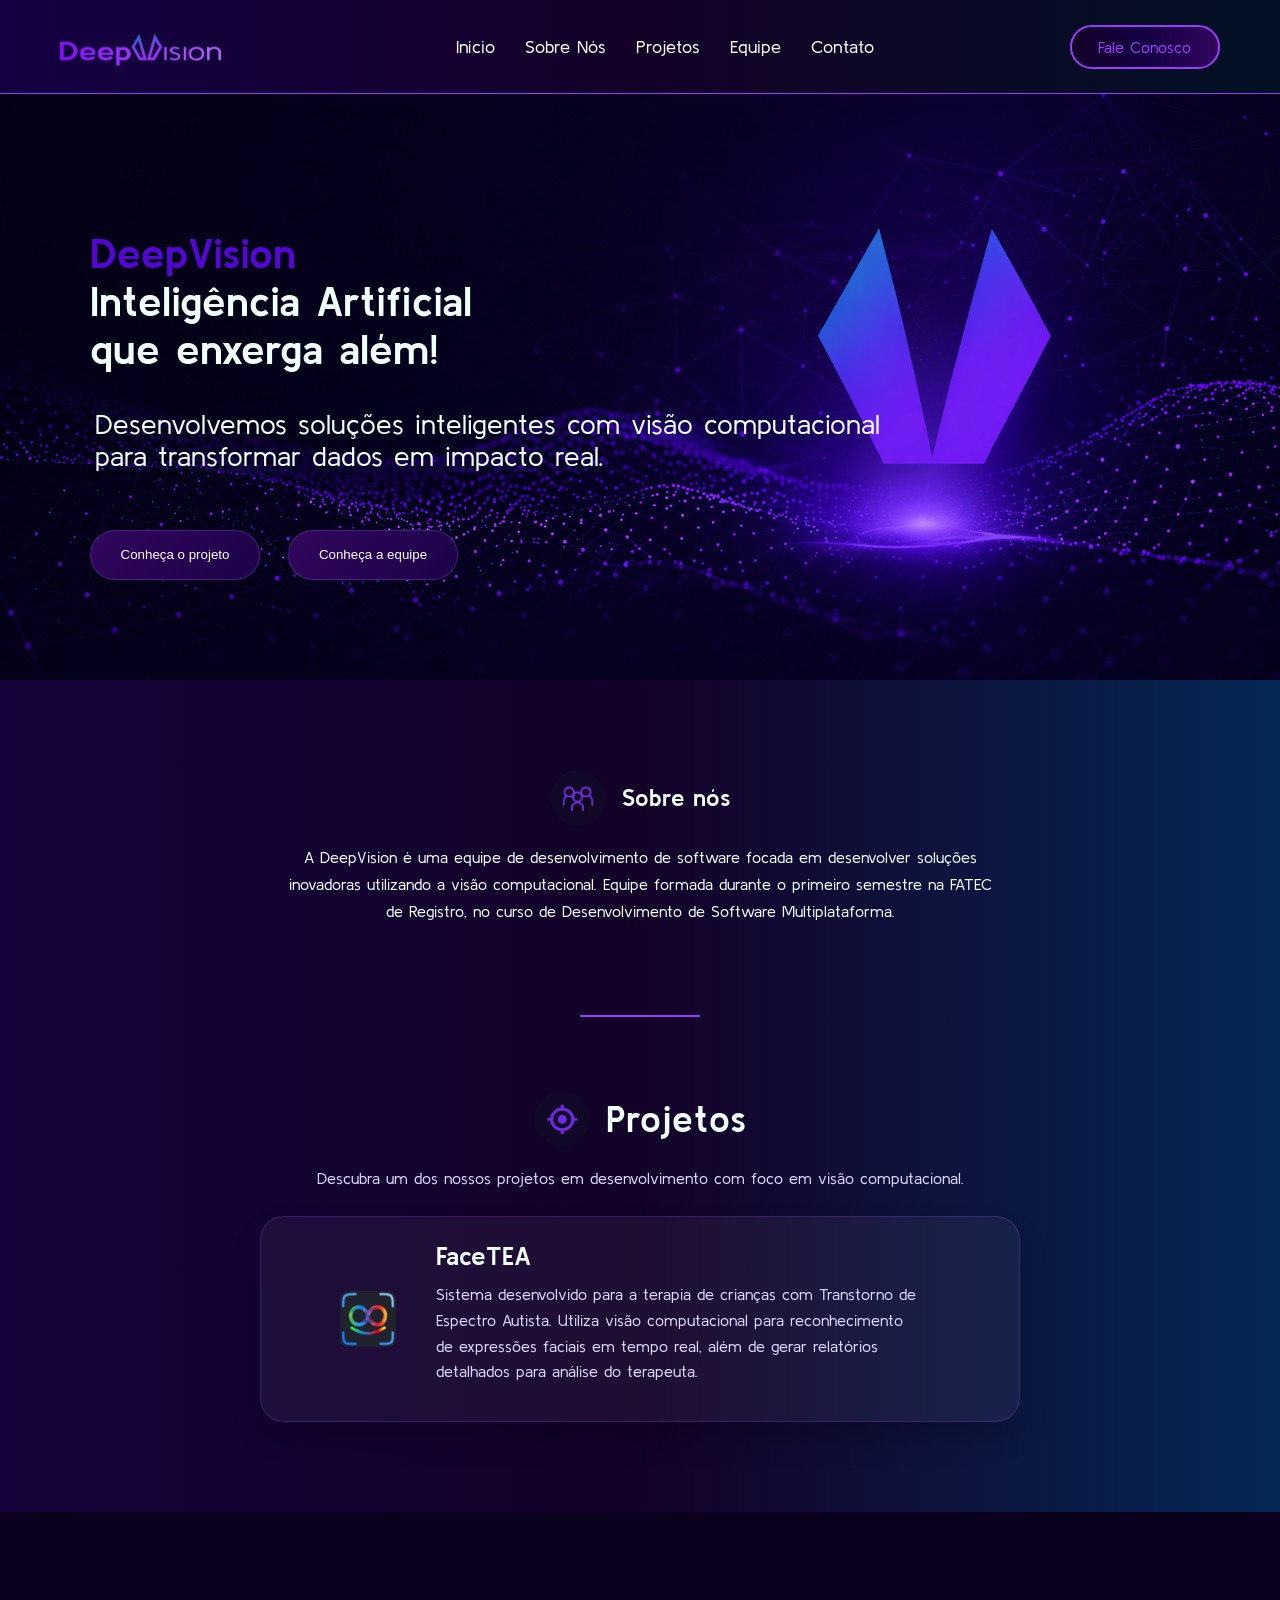
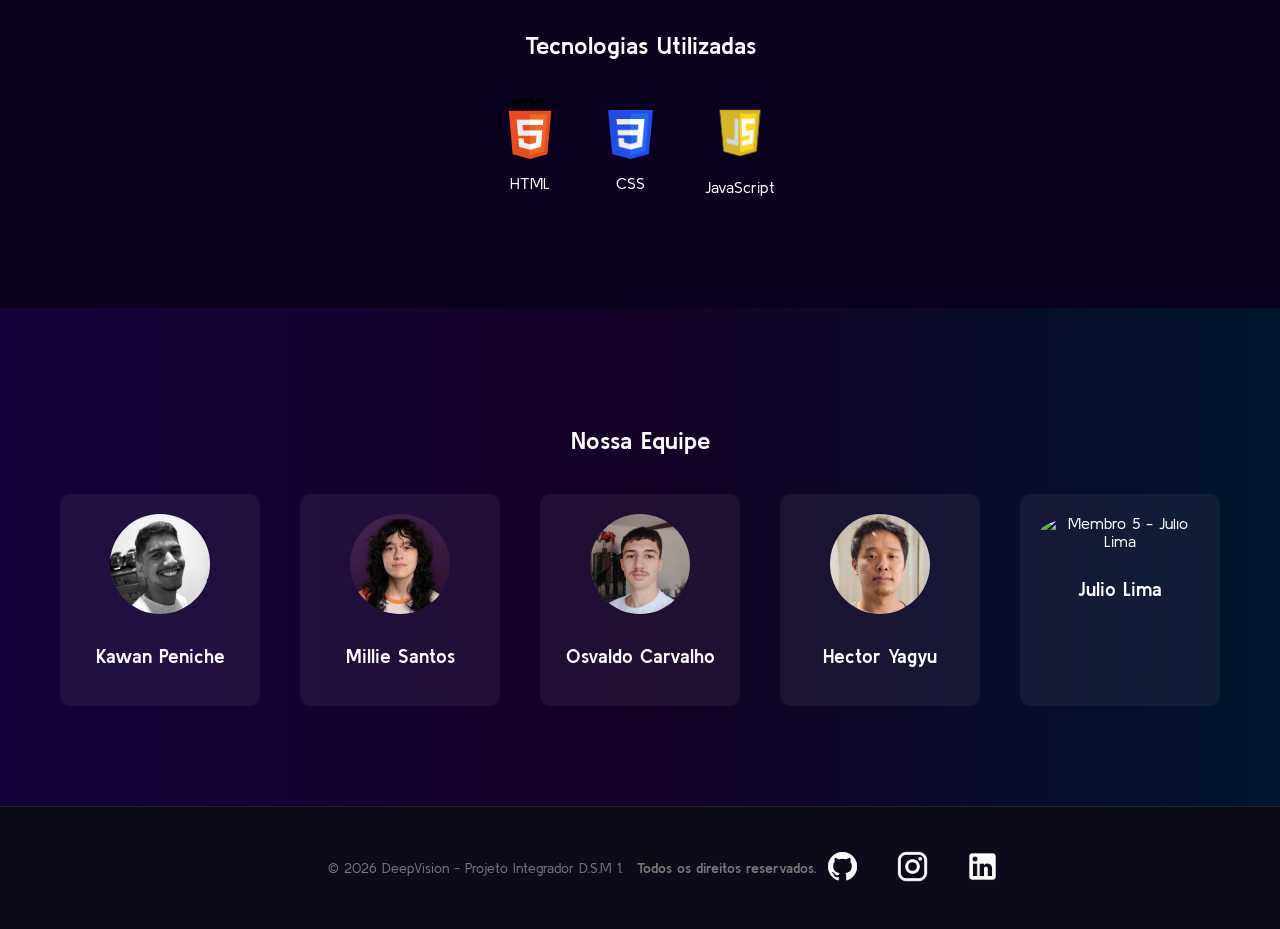
==== commit dd0c552e: "'fale conosco' e Foto do Hector atualizados" ====
--- a/WebSite/index.html
+++ b/WebSite/index.html
@@ -65,9 +65,9 @@
       <section class="downHeader">
         <div class="header-left">
           <h1>
-            <strong id="format">DeepVision <br />
+            <strong id="format">DeepVision <br/>
             </strong>Inteligência Artificial
-            <br />
+            <br/>
             que enxerga além!
           </h1>
 
@@ -236,7 +236,7 @@
           
           <label>
             <textarea class="obs"
-              rows="4"
+              rows="6"
               cols="40"
               name="observacoes"
               placeholder=" Observações"
--- a/WebSite/css/styles.css
+++ b/WebSite/css/styles.css
@@ -24,6 +24,13 @@
 */
 
 /*-------------------------------------------------------------------------------------------------------------------------------------------*/
+
+html {
+  box-sizing: border-box;
+}
+*, *::before, *::after {
+  box-sizing: inherit;
+}
 
 body {
   margin: 0px;
@@ -220,7 +227,7 @@
 /* CAIXA DO MODAL */
 .cad {
   margin: 10px;
-  width: 85%;
+  width: 90%;
 }
 
 .modal-content {
@@ -299,15 +306,20 @@
 
 .obs{
 margin: 10px;
-width: 91%;
+width: 90%;
 border-radius: 5px;
-background: #2d013e;
+background: #24003d;
 resize: none;
 border: 1px solid #4B3364;
 /* width: %; */
 transition: 0.1s;
 outline: 0;
-}
+color: white;
+font-family: 'Kulim Park', sans-serif;
+padding-top: 10px;
+padding-left: 5px;
+}
+
 
 .obs:focus {
   border-color: #9c3cfb;
@@ -545,12 +557,12 @@
   .downHeader h1 {
     font-size: 1.8rem;
     text-align: center;
-    width: 200%;
+    max-width: 100%;
   }
   .downHeader p {
     font-size: 1.2rem;
     text-align: center;
-    width: 200%;
+    max-width: 100%;
   }
   title {
     display: none;
